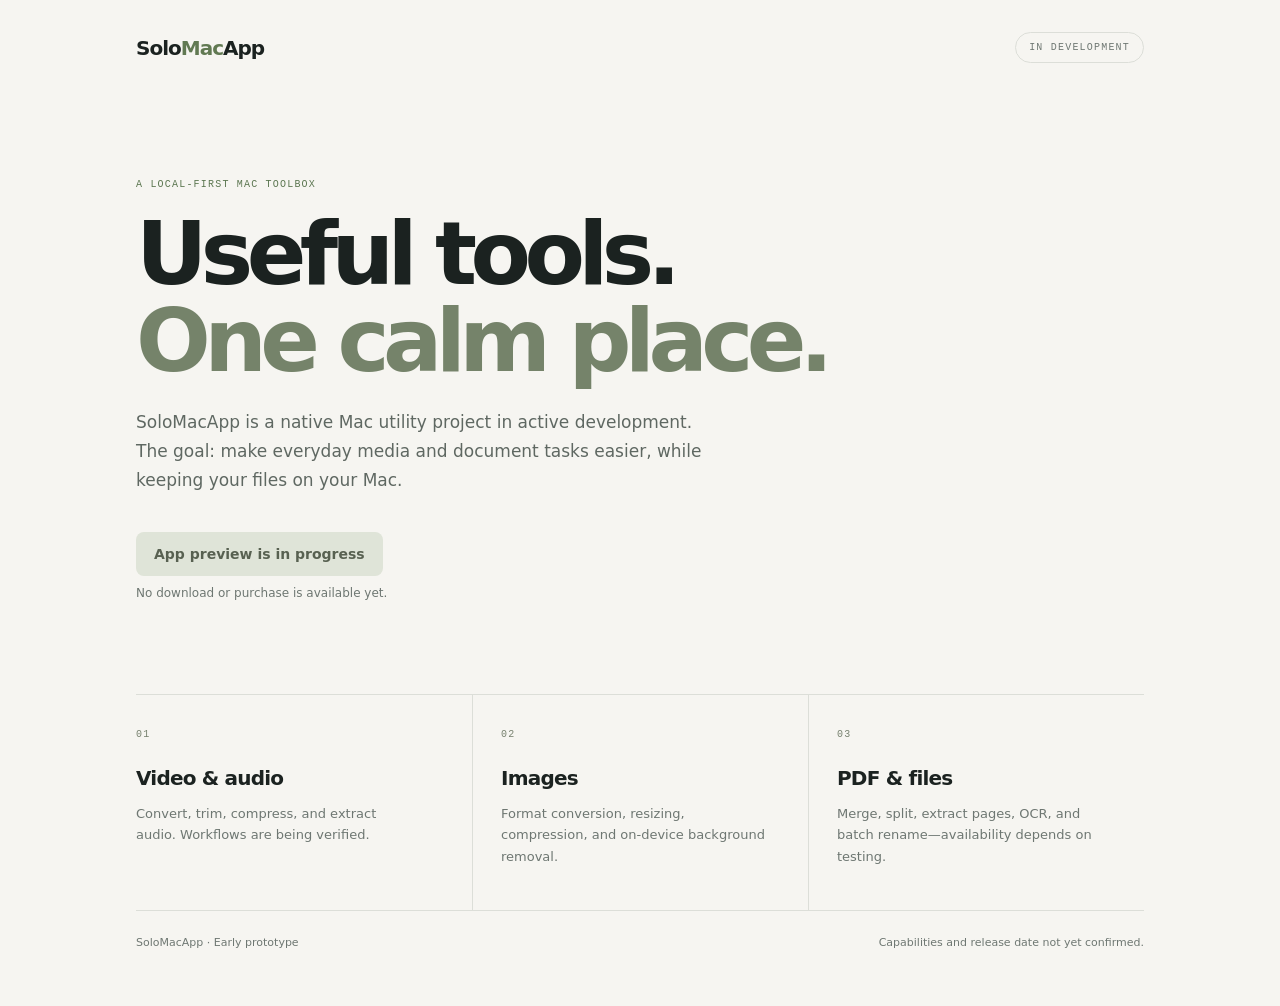
==== index.html @ b4d7ad9c "Initialize SoloMacApp marketing site skeleton" ====
<!doctype html>
<html lang="en">
<head>
  <meta charset="utf-8">
  <meta name="viewport" content="width=device-width, initial-scale=1">
  <meta name="theme-color" content="#f6f5f1">
  <meta name="description" content="A privacy-first Mac toolbox in progress.">
  <title>SoloMacApp — Mac tools, kept simple</title>
  <link rel="stylesheet" href="styles.css">
</head>
<body>
  <main>
    <header class="topbar"><a class="wordmark" href="./">Solo<span>Mac</span>App</a><span class="status">IN DEVELOPMENT</span></header>
    <section class="hero">
      <p class="eyebrow">A LOCAL-FIRST MAC TOOLBOX</p>
      <h1>Useful tools.<br><em>One calm place.</em></h1>
      <p class="intro">SoloMacApp is a native Mac utility project in active development. The goal: make everyday media and document tasks easier, while keeping your files on your Mac.</p>
      <span class="button disabled" aria-disabled="true">App preview is in progress</span>
      <p class="fine">No download or purchase is available yet.</p>
    </section>
    <section class="grid" aria-label="Planned tool areas">
      <article><span>01</span><h2>Video & audio</h2><p>Convert, trim, compress, and extract audio. Workflows are being verified.</p></article>
      <article><span>02</span><h2>Images</h2><p>Format conversion, resizing, compression, and on-device background removal.</p></article>
      <article><span>03</span><h2>PDF & files</h2><p>Merge, split, extract pages, OCR, and batch rename—availability depends on testing.</p></article>
    </section>
    <footer><span>SoloMacApp · Early prototype</span><span>Capabilities and release date not yet confirmed.</span></footer>
  </main>
</body>
</html>
---- styles.css ----
:root{color-scheme:light;--ink:#1b2220;--muted:#6e7772;--paper:#f6f5f1;--line:#dcded8;--sans:system-ui,-apple-system,BlinkMacSystemFont,'Segoe UI',sans-serif;--display:system-ui,-apple-system,BlinkMacSystemFont,'Segoe UI',sans-serif;--mono:ui-monospace,SFMono-Regular,Menlo,monospace}
*{box-sizing:border-box}body{margin:0;background:var(--paper);color:var(--ink);font-family:var(--sans);-webkit-font-smoothing:antialiased}main{max-width:1120px;margin:auto;padding:32px 56px}.topbar{display:flex;justify-content:space-between;align-items:center}.wordmark{font:800 20px var(--display);letter-spacing:-1px;color:var(--ink);text-decoration:none}.wordmark span{color:#617952}.status,.eyebrow,article>span{font:500 10px var(--mono);letter-spacing:.12em}.status{border:1px solid var(--line);border-radius:100px;padding:9px 13px;color:var(--muted)}.hero{max-width:700px;padding:106px 0 82px}.eyebrow{color:#5b7650}.hero h1{font:600 clamp(54px,8vw,88px)/.99 var(--display);letter-spacing:-.075em;margin:20px 0 24px}.hero h1 em{font-style:normal;color:#75836a}.intro{font-size:17px;line-height:1.7;color:#5f6862;max-width:570px}.button{display:inline-flex;margin-top:20px;padding:14px 18px;border-radius:8px;background:#dfe4d8;color:#586151;font-weight:600;font-size:14px}.fine{font-size:12px;color:var(--muted);margin-top:10px}.grid{display:grid;grid-template-columns:repeat(3,1fr);border-top:1px solid var(--line);border-bottom:1px solid var(--line)}article{padding:27px 28px 30px 0}article+article{border-left:1px solid var(--line);padding-left:28px}article>span{color:#77816f}article h2{font:600 20px var(--display);letter-spacing:-.04em;margin:25px 0 9px}article p{font-size:13px;line-height:1.65;color:var(--muted);max-width:265px}footer{display:flex;justify-content:space-between;gap:20px;padding:25px 0;color:var(--muted);font-size:11px}@media(max-width:650px){main{padding:24px}.hero{padding:78px 0 58px}.grid{grid-template-columns:1fr}article,article+article{border-left:0;border-bottom:1px solid var(--line);padding:23px 0}article:last-child{border-bottom:0}footer{flex-direction:column}}
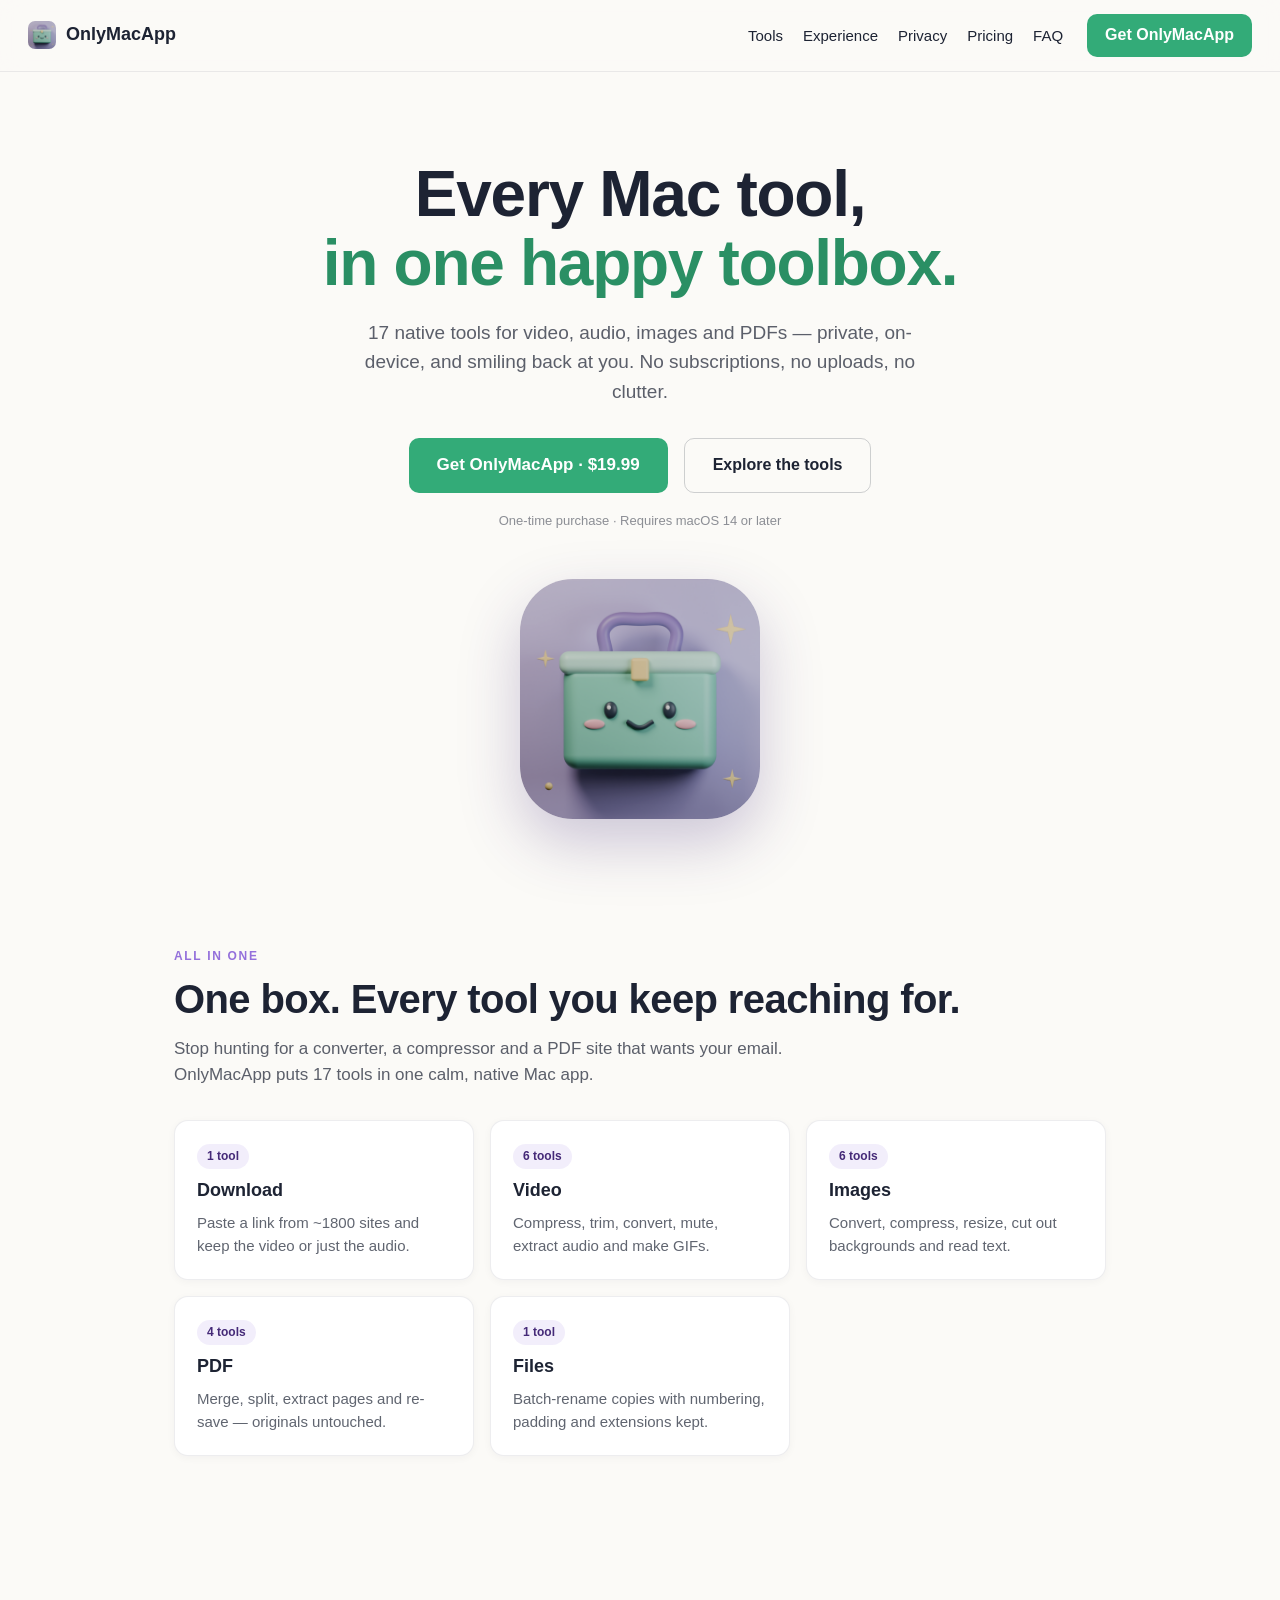
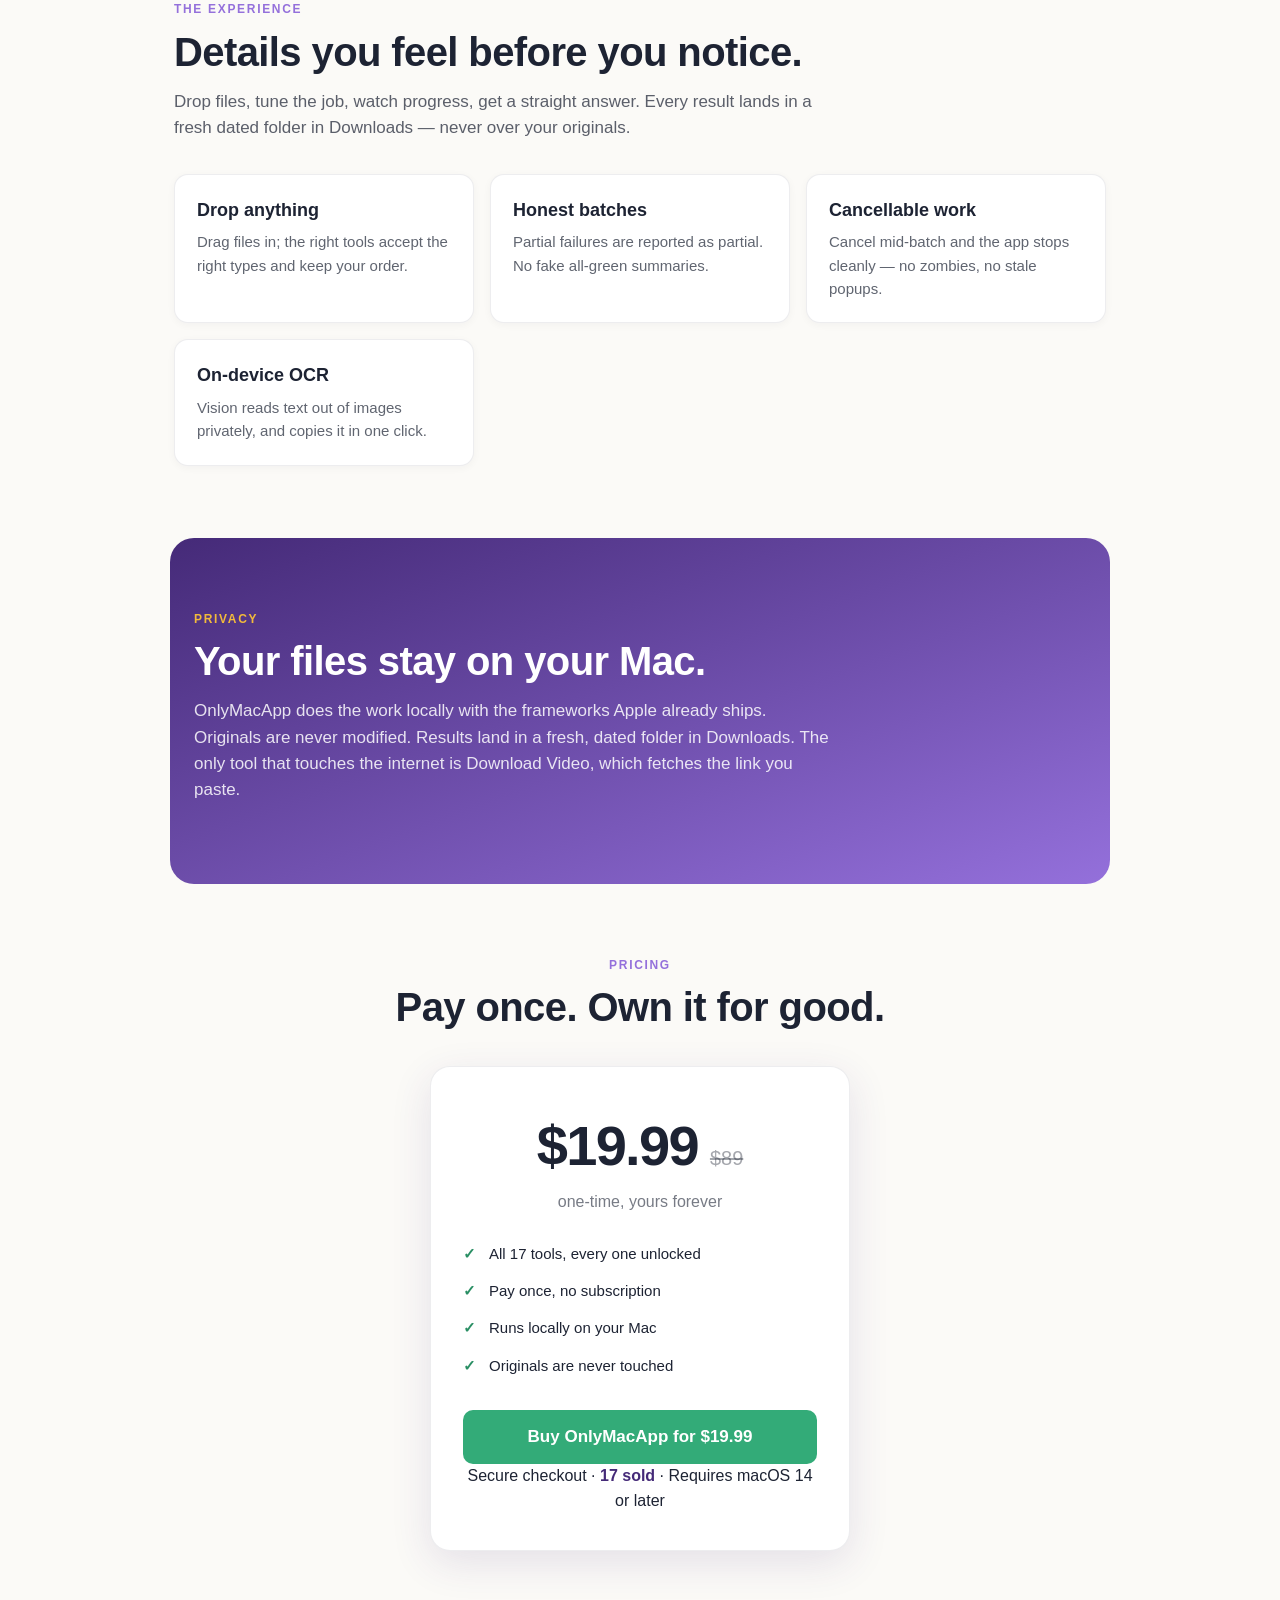
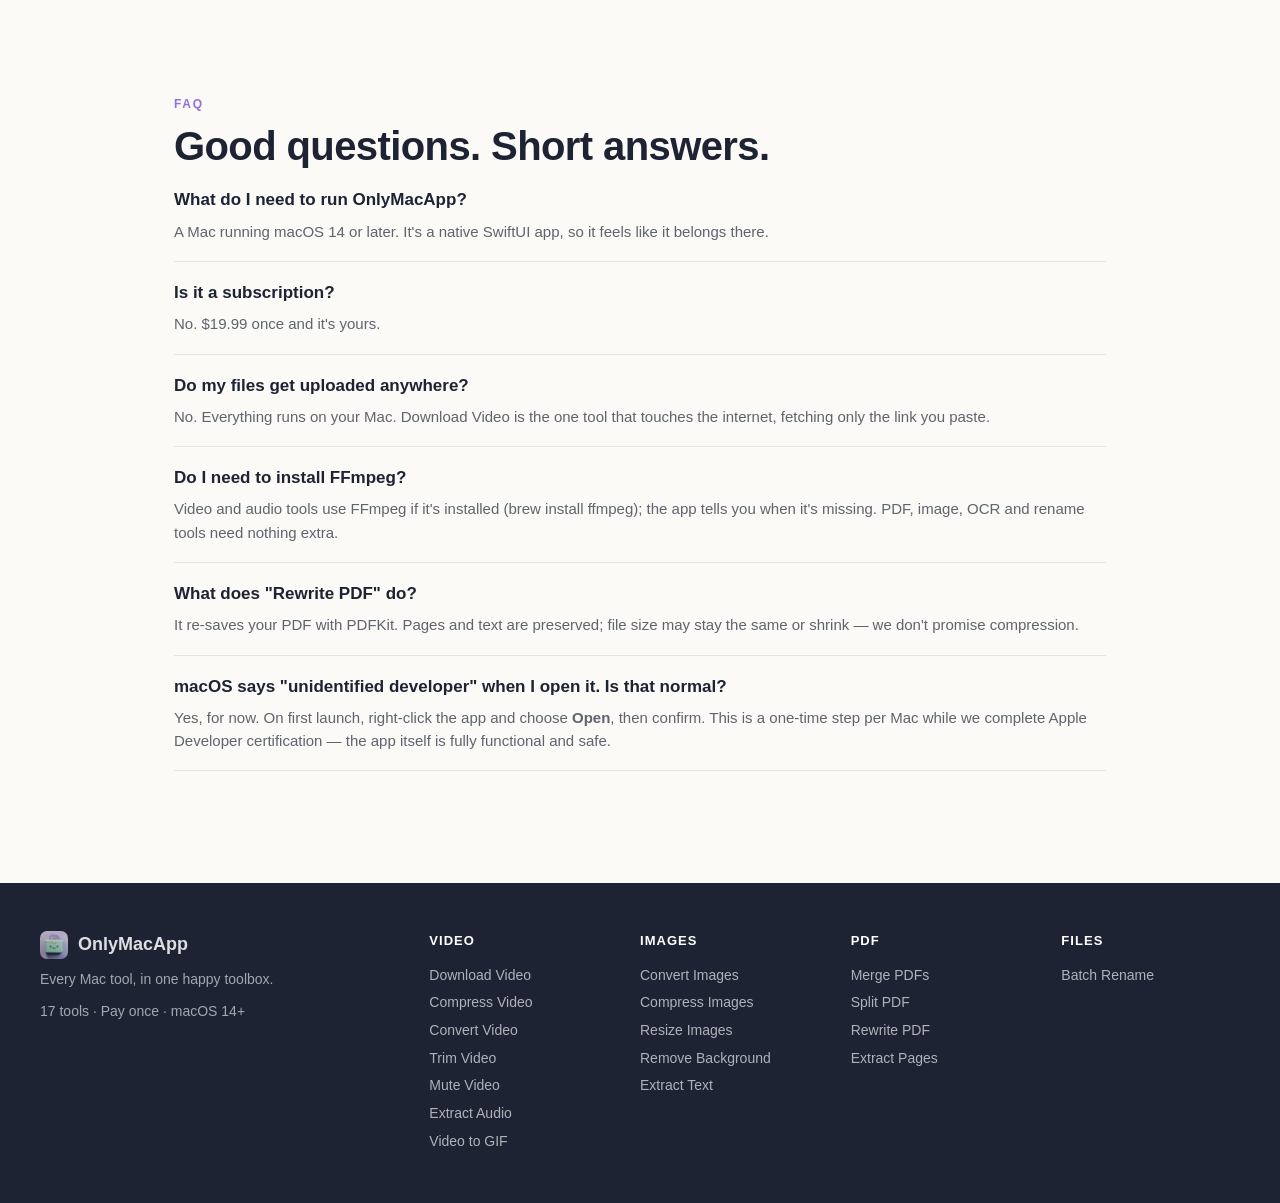
==== commit 5288020d: "Wire live Stripe checkout ($19.99 payment link), add thanks page with download delivery, stage DMG a" ====
--- a/index.html
+++ b/index.html
@@ -1,29 +1,117 @@
 <!doctype html>
 <html lang="en">
 <head>
-  <meta charset="utf-8">
-  <meta name="viewport" content="width=device-width, initial-scale=1">
-  <meta name="theme-color" content="#f6f5f1">
-  <meta name="description" content="A privacy-first Mac toolbox in progress.">
-  <title>SoloMacApp — Mac tools, kept simple</title>
-  <link rel="stylesheet" href="styles.css">
+<meta charset="utf-8">
+<meta name="viewport" content="width=device-width, initial-scale=1">
+<title>OnlyMacApp — Every Mac tool, in one happy toolbox.</title>
+<meta name="description" content="17 native Mac tools for video, audio, images, PDFs and renaming. Private, on-device, pay once.">
+<link rel="icon" href="assets/img/icon-128.png">
+<link rel="stylesheet" href="styles.css">
 </head>
 <body>
-  <main>
-    <header class="topbar"><a class="wordmark" href="./">Solo<span>Mac</span>App</a><span class="status">IN DEVELOPMENT</span></header>
-    <section class="hero">
-      <p class="eyebrow">A LOCAL-FIRST MAC TOOLBOX</p>
-      <h1>Useful tools.<br><em>One calm place.</em></h1>
-      <p class="intro">SoloMacApp is a native Mac utility project in active development. The goal: make everyday media and document tasks easier, while keeping your files on your Mac.</p>
-      <span class="button disabled" aria-disabled="true">App preview is in progress</span>
-      <p class="fine">No download or purchase is available yet.</p>
-    </section>
-    <section class="grid" aria-label="Planned tool areas">
-      <article><span>01</span><h2>Video & audio</h2><p>Convert, trim, compress, and extract audio. Workflows are being verified.</p></article>
-      <article><span>02</span><h2>Images</h2><p>Format conversion, resizing, compression, and on-device background removal.</p></article>
-      <article><span>03</span><h2>PDF & files</h2><p>Merge, split, extract pages, OCR, and batch rename—availability depends on testing.</p></article>
-    </section>
-    <footer><span>SoloMacApp · Early prototype</span><span>Capabilities and release date not yet confirmed.</span></footer>
-  </main>
+<header class="nav">
+  <a class="brand" href="#top"><img src="assets/img/icon-128.png" alt="OnlyMacApp icon"> OnlyMacApp</a>
+  <nav>
+    <a href="#tools">Tools</a>
+    <a href="#experience">Experience</a>
+    <a href="#privacy">Privacy</a>
+    <a href="#pricing">Pricing</a>
+    <a href="#faq">FAQ</a>
+  </nav>
+  <a class="cta" href="#pricing">Get OnlyMacApp</a>
+</header>
+
+<main>
+<section class="hero" id="top">
+  <h1>Every Mac tool,<br><em>in one happy toolbox.</em></h1>
+  <p class="sub">17 native tools for video, audio, images and PDFs — private, on-device, and smiling back at you. No subscriptions, no uploads, no clutter.</p>
+  <div class="hero-cta">
+    <a class="cta big" href="#pricing">Get OnlyMacApp · $19.99</a>
+    <a class="ghost" href="#tools">Explore the tools</a>
+  </div>
+  <p class="fine">One-time purchase · Requires macOS 14 or later</p>
+  <img class="hero-icon" src="assets/img/icon-512.png" alt="The OnlyMacApp smiling toolbox icon">
+</section>
+
+<section class="section" id="tools">
+  <p class="kicker">ALL IN ONE</p>
+  <h2>One box. Every tool you keep reaching for.</h2>
+  <p class="sub">Stop hunting for a converter, a compressor and a PDF site that wants your email. OnlyMacApp puts 17 tools in one calm, native Mac app.</p>
+  <div class="cards">
+    <div class="card"><span class="count">1 tool</span><h3>Download</h3><p>Paste a link from ~1800 sites and keep the video or just the audio.</p></div>
+    <div class="card"><span class="count">6 tools</span><h3>Video</h3><p>Compress, trim, convert, mute, extract audio and make GIFs.</p></div>
+    <div class="card"><span class="count">6 tools</span><h3>Images</h3><p>Convert, compress, resize, cut out backgrounds and read text.</p></div>
+    <div class="card"><span class="count">4 tools</span><h3>PDF</h3><p>Merge, split, extract pages and re-save — originals untouched.</p></div>
+    <div class="card"><span class="count">1 tool</span><h3>Files</h3><p>Batch-rename copies with numbering, padding and extensions kept.</p></div>
+  </div>
+</section>
+
+<section class="section" id="experience">
+  <p class="kicker">THE EXPERIENCE</p>
+  <h2>Details you feel before you notice.</h2>
+  <p class="sub">Drop files, tune the job, watch progress, get a straight answer. Every result lands in a fresh dated folder in Downloads — never over your originals.</p>
+  <div class="cards">
+    <div class="card"><h3>Drop anything</h3><p>Drag files in; the right tools accept the right types and keep your order.</p></div>
+    <div class="card"><h3>Honest batches</h3><p>Partial failures are reported as partial. No fake all-green summaries.</p></div>
+    <div class="card"><h3>Cancellable work</h3><p>Cancel mid-batch and the app stops cleanly — no zombies, no stale popups.</p></div>
+    <div class="card"><h3>On-device OCR</h3><p>Vision reads text out of images privately, and copies it in one click.</p></div>
+  </div>
+</section>
+
+<section class="section privacy" id="privacy">
+  <p class="kicker">PRIVACY</p>
+  <h2>Your files stay on your Mac.</h2>
+  <p class="sub">OnlyMacApp does the work locally with the frameworks Apple already ships. Originals are never modified. Results land in a fresh, dated folder in Downloads. The only tool that touches the internet is Download Video, which fetches the link you paste.</p>
+</section>
+
+<section class="section" id="pricing">
+  <p class="kicker">PRICING</p>
+  <h2>Pay once. Own it for good.</h2>
+  <div class="price-card">
+    <div class="price-tag"><span class="price">$19.99</span><span class="was">$89</span></div>
+    <p class="price-note">one-time, yours forever</p>
+    <ul class="price-list">
+      <li>All 17 tools, every one unlocked</li>
+      <li>Pay once, no subscription</li>
+      <li>Runs locally on your Mac</li>
+      <li>Originals are never touched</li>
+    </ul>
+    <a class="cta big checkout" href="#" data-checkout>Buy OnlyMacApp for $19.99</a>
+    <p class="fine">Secure checkout · <span class="sold">17 sold</span> · Requires macOS 14 or later</p>
+  </div>
+</section>
+
+<section class="section" id="faq">
+  <p class="kicker">FAQ</p>
+  <h2>Good questions. Short answers.</h2>
+  <div class="faq-item"><h3>What do I need to run OnlyMacApp?</h3><p>A Mac running macOS 14 or later. It's a native SwiftUI app, so it feels like it belongs there.</p></div>
+  <div class="faq-item"><h3>Is it a subscription?</h3><p>No. $19.99 once and it's yours.</p></div>
+  <div class="faq-item"><h3>Do my files get uploaded anywhere?</h3><p>No. Everything runs on your Mac. Download Video is the one tool that touches the internet, fetching only the link you paste.</p></div>
+  <div class="faq-item"><h3>Do I need to install FFmpeg?</h3><p>Video and audio tools use FFmpeg if it's installed (brew install ffmpeg); the app tells you when it's missing. PDF, image, OCR and rename tools need nothing extra.</p></div>
+  <div class="faq-item"><h3>What does "Rewrite PDF" do?</h3><p>It re-saves your PDF with PDFKit. Pages and text are preserved; file size may stay the same or shrink — we don't promise compression.</p></div>
+  <div class="faq-item"><h3>macOS says "unidentified developer" when I open it. Is that normal?</h3><p>Yes, for now. On first launch, right-click the app and choose <strong>Open</strong>, then confirm. This is a one-time step per Mac while we complete Apple Developer certification — the app itself is fully functional and safe.</p></div>
+</section>
+</main>
+
+<footer>
+  <div class="brand-col">
+    <a class="brand" href="#top"><img src="assets/img/icon-128.png" alt=""> OnlyMacApp</a>
+    <p>Every Mac tool, in one happy toolbox.</p>
+    <p class="fine">17 tools · Pay once · macOS 14+</p>
+  </div>
+  <div class="link-col"><h4>Video</h4><a href="#tools">Download Video</a><a href="#tools">Compress Video</a><a href="#tools">Convert Video</a><a href="#tools">Trim Video</a><a href="#tools">Mute Video</a><a href="#tools">Extract Audio</a><a href="#tools">Video to GIF</a></div>
+  <div class="link-col"><h4>Images</h4><a href="#tools">Convert Images</a><a href="#tools">Compress Images</a><a href="#tools">Resize Images</a><a href="#tools">Remove Background</a><a href="#tools">Extract Text</a></div>
+  <div class="link-col"><h4>PDF</h4><a href="#tools">Merge PDFs</a><a href="#tools">Split PDF</a><a href="#tools">Rewrite PDF</a><a href="#tools">Extract Pages</a></div>
+  <div class="link-col"><h4>Files</h4><a href="#tools">Batch Rename</a></div>
+</footer>
+<script>
+// Live Stripe Payment Link — hosted checkout, US$19.99 one-time.
+document.querySelectorAll('[data-checkout]').forEach(function (el) {
+  el.addEventListener('click', function (e) {
+    e.preventDefault();
+    window.location.href = 'https://buy.stripe.com/28EbJ3d9mggt6AKeoz2Ji00';
+  });
+});
+</script>
 </body>
 </html>
--- a/styles.css
+++ b/styles.css
@@ -1,3 +1,126 @@
+:root {
+  --mint: #33ab78;
+  --mint-dark: #2a8f64;
+  --lilac: #9470db;
+  --lilac-deep: #452a78;
+  --ink: #1d2333;
+  --paper: #fbfaf7;
+  --gold: #f2ba3b;
+}
+* { box-sizing: border-box; margin: 0; }
+body {
+  font-family: -apple-system, "SF Pro Text", "Helvetica Neue", sans-serif;
+  color: var(--ink);
+  background: var(--paper);
+  line-height: 1.55;
+}
+img { max-width: 100%; }
+a { color: inherit; text-decoration: none; }
 
-:root{color-scheme:light;--ink:#1b2220;--muted:#6e7772;--paper:#f6f5f1;--line:#dcded8;--sans:system-ui,-apple-system,BlinkMacSystemFont,'Segoe UI',sans-serif;--display:system-ui,-apple-system,BlinkMacSystemFont,'Segoe UI',sans-serif;--mono:ui-monospace,SFMono-Regular,Menlo,monospace}
-*{box-sizing:border-box}body{margin:0;background:var(--paper);color:var(--ink);font-family:var(--sans);-webkit-font-smoothing:antialiased}main{max-width:1120px;margin:auto;padding:32px 56px}.topbar{display:flex;justify-content:space-between;align-items:center}.wordmark{font:800 20px var(--display);letter-spacing:-1px;color:var(--ink);text-decoration:none}.wordmark span{color:#617952}.status,.eyebrow,article>span{font:500 10px var(--mono);letter-spacing:.12em}.status{border:1px solid var(--line);border-radius:100px;padding:9px 13px;color:var(--muted)}.hero{max-width:700px;padding:106px 0 82px}.eyebrow{color:#5b7650}.hero h1{font:600 clamp(54px,8vw,88px)/.99 var(--display);letter-spacing:-.075em;margin:20px 0 24px}.hero h1 em{font-style:normal;color:#75836a}.intro{font-size:17px;line-height:1.7;color:#5f6862;max-width:570px}.button{display:inline-flex;margin-top:20px;padding:14px 18px;border-radius:8px;background:#dfe4d8;color:#586151;font-weight:600;font-size:14px}.fine{font-size:12px;color:var(--muted);margin-top:10px}.grid{display:grid;grid-template-columns:repeat(3,1fr);border-top:1px solid var(--line);border-bottom:1px solid var(--line)}article{padding:27px 28px 30px 0}article+article{border-left:1px solid var(--line);padding-left:28px}article>span{color:#77816f}article h2{font:600 20px var(--display);letter-spacing:-.04em;margin:25px 0 9px}article p{font-size:13px;line-height:1.65;color:var(--muted);max-width:265px}footer{display:flex;justify-content:space-between;gap:20px;padding:25px 0;color:var(--muted);font-size:11px}@media(max-width:650px){main{padding:24px}.hero{padding:78px 0 58px}.grid{grid-template-columns:1fr}article,article+article{border-left:0;border-bottom:1px solid var(--line);padding:23px 0}article:last-child{border-bottom:0}footer{flex-direction:column}}
+.nav {
+  position: sticky; top: 0; z-index: 10;
+  display: flex; align-items: center; gap: 24px;
+  padding: 14px 28px;
+  background: rgba(251,250,247,0.85); backdrop-filter: blur(12px);
+  border-bottom: 1px solid rgba(29,35,51,0.08);
+}
+.brand { display: flex; align-items: center; gap: 10px; font-weight: 700; font-size: 18px; }
+.brand img { width: 28px; height: 28px; border-radius: 7px; }
+.nav nav { display: flex; gap: 20px; margin-left: auto; font-size: 15px; }
+.nav nav a:hover { color: var(--mint-dark); }
+
+.cta {
+  display: inline-block; padding: 9px 18px; border-radius: 10px;
+  background: var(--mint); color: #fff; font-weight: 600;
+  transition: background .15s ease, transform .15s ease;
+}
+.cta:hover { background: var(--mint-dark); transform: translateY(-1px); }
+.cta.big { padding: 14px 28px; font-size: 17px; }
+.ghost {
+  display: inline-block; padding: 14px 28px; border-radius: 10px;
+  border: 1px solid rgba(29,35,51,0.2); font-weight: 600;
+}
+.ghost:hover { border-color: var(--mint); color: var(--mint-dark); }
+
+.hero { text-align: center; padding: 88px 24px 48px; }
+.hero h1 { font-size: clamp(38px, 6vw, 64px); line-height: 1.08; letter-spacing: -0.02em; }
+.hero h1 em { font-style: normal; color: var(--mint-dark); }
+.hero .sub { max-width: 560px; margin: 20px auto 32px; font-size: 19px; color: rgba(29,35,51,0.72); }
+.hero-cta { display: flex; gap: 16px; justify-content: center; flex-wrap: wrap; }
+.hero .fine { margin-top: 18px; font-size: 13px; color: rgba(29,35,51,0.5); }
+.hero-icon {
+  width: clamp(160px, 24vw, 240px); margin-top: 48px;
+  border-radius: 22%; box-shadow: 0 24px 60px rgba(69,42,120,0.25);
+}
+
+.section { max-width: 980px; margin: 0 auto; padding: 72px 24px; }
+.kicker {
+  font-size: 12px; font-weight: 700; letter-spacing: 0.14em;
+  color: var(--lilac); text-transform: uppercase; margin-bottom: 10px;
+}
+.section h2 { font-size: clamp(28px, 4vw, 40px); letter-spacing: -0.015em; line-height: 1.15; }
+.section .sub { max-width: 640px; margin: 14px 0 8px; font-size: 17px; color: rgba(29,35,51,0.72); }
+
+.cards {
+  display: grid; gap: 16px; margin-top: 32px;
+  grid-template-columns: repeat(auto-fit, minmax(250px, 1fr));
+}
+.card {
+  padding: 22px; border-radius: 14px;
+  background: #fff; border: 1px solid rgba(29,35,51,0.08);
+  box-shadow: 0 2px 8px rgba(29,35,51,0.04);
+}
+.card .count {
+  display: inline-block; margin-bottom: 8px; padding: 3px 10px;
+  border-radius: 999px; font-size: 12px; font-weight: 700;
+  background: rgba(148,112,219,0.12); color: var(--lilac-deep);
+}
+.card h3 { font-size: 18px; margin-bottom: 6px; }
+.card p { font-size: 15px; color: rgba(29,35,51,0.7); }
+
+.privacy {
+  background: linear-gradient(160deg, var(--lilac-deep), var(--lilac));
+  border-radius: 24px; color: #fff; max-width: 940px;
+}
+.privacy .kicker { color: var(--gold); }
+.privacy .sub { color: rgba(255,255,255,0.85); }
+
+#pricing { text-align: center; }
+.price-card {
+  max-width: 420px; margin: 36px auto 0; padding: 36px 32px;
+  border-radius: 20px; background: #fff;
+  border: 1px solid rgba(29,35,51,0.08);
+  box-shadow: 0 12px 40px rgba(69,42,120,0.12);
+}
+.price-tag { display: flex; align-items: baseline; gap: 12px; justify-content: center; }
+.price { font-size: 56px; font-weight: 800; letter-spacing: -0.03em; }
+.was { font-size: 20px; color: rgba(29,35,51,0.4); text-decoration: line-through; }
+.price-note { color: rgba(29,35,51,0.6); margin-bottom: 20px; }
+.price-list { list-style: none; padding: 0; margin: 0 0 26px; text-align: left; }
+.price-list li { padding: 7px 0 7px 26px; position: relative; font-size: 15px; }
+.price-list li::before {
+  content: "✓"; position: absolute; left: 0;
+  color: var(--mint-dark); font-weight: 700;
+}
+.checkout { width: 100%; text-align: center; }
+.sold { font-weight: 700; color: var(--lilac-deep); }
+
+.faq-item { border-bottom: 1px solid rgba(29,35,51,0.1); padding: 18px 0; }
+.faq-item h3 { font-size: 17px; margin-bottom: 6px; }
+.faq-item p { color: rgba(29,35,51,0.7); font-size: 15px; }
+
+footer {
+  display: grid; grid-template-columns: 2fr 1fr 1fr 1fr 1fr;
+  gap: 32px; padding: 48px 40px; margin-top: 40px;
+  background: var(--ink); color: rgba(255,255,255,0.85);
+}
+footer .brand img { border-radius: 7px; }
+footer .brand-col p { font-size: 14px; margin-top: 10px; color: rgba(255,255,255,0.6); }
+footer .link-col h4 { font-size: 13px; text-transform: uppercase; letter-spacing: 0.08em; margin-bottom: 10px; color: #fff; }
+footer .link-col a { display: block; font-size: 14px; padding: 3px 0; color: rgba(255,255,255,0.65); }
+footer .link-col a:hover { color: #fff; }
+
+@media (max-width: 780px) {
+  .nav nav { display: none; }
+  footer { grid-template-columns: 1fr 1fr; }
+}
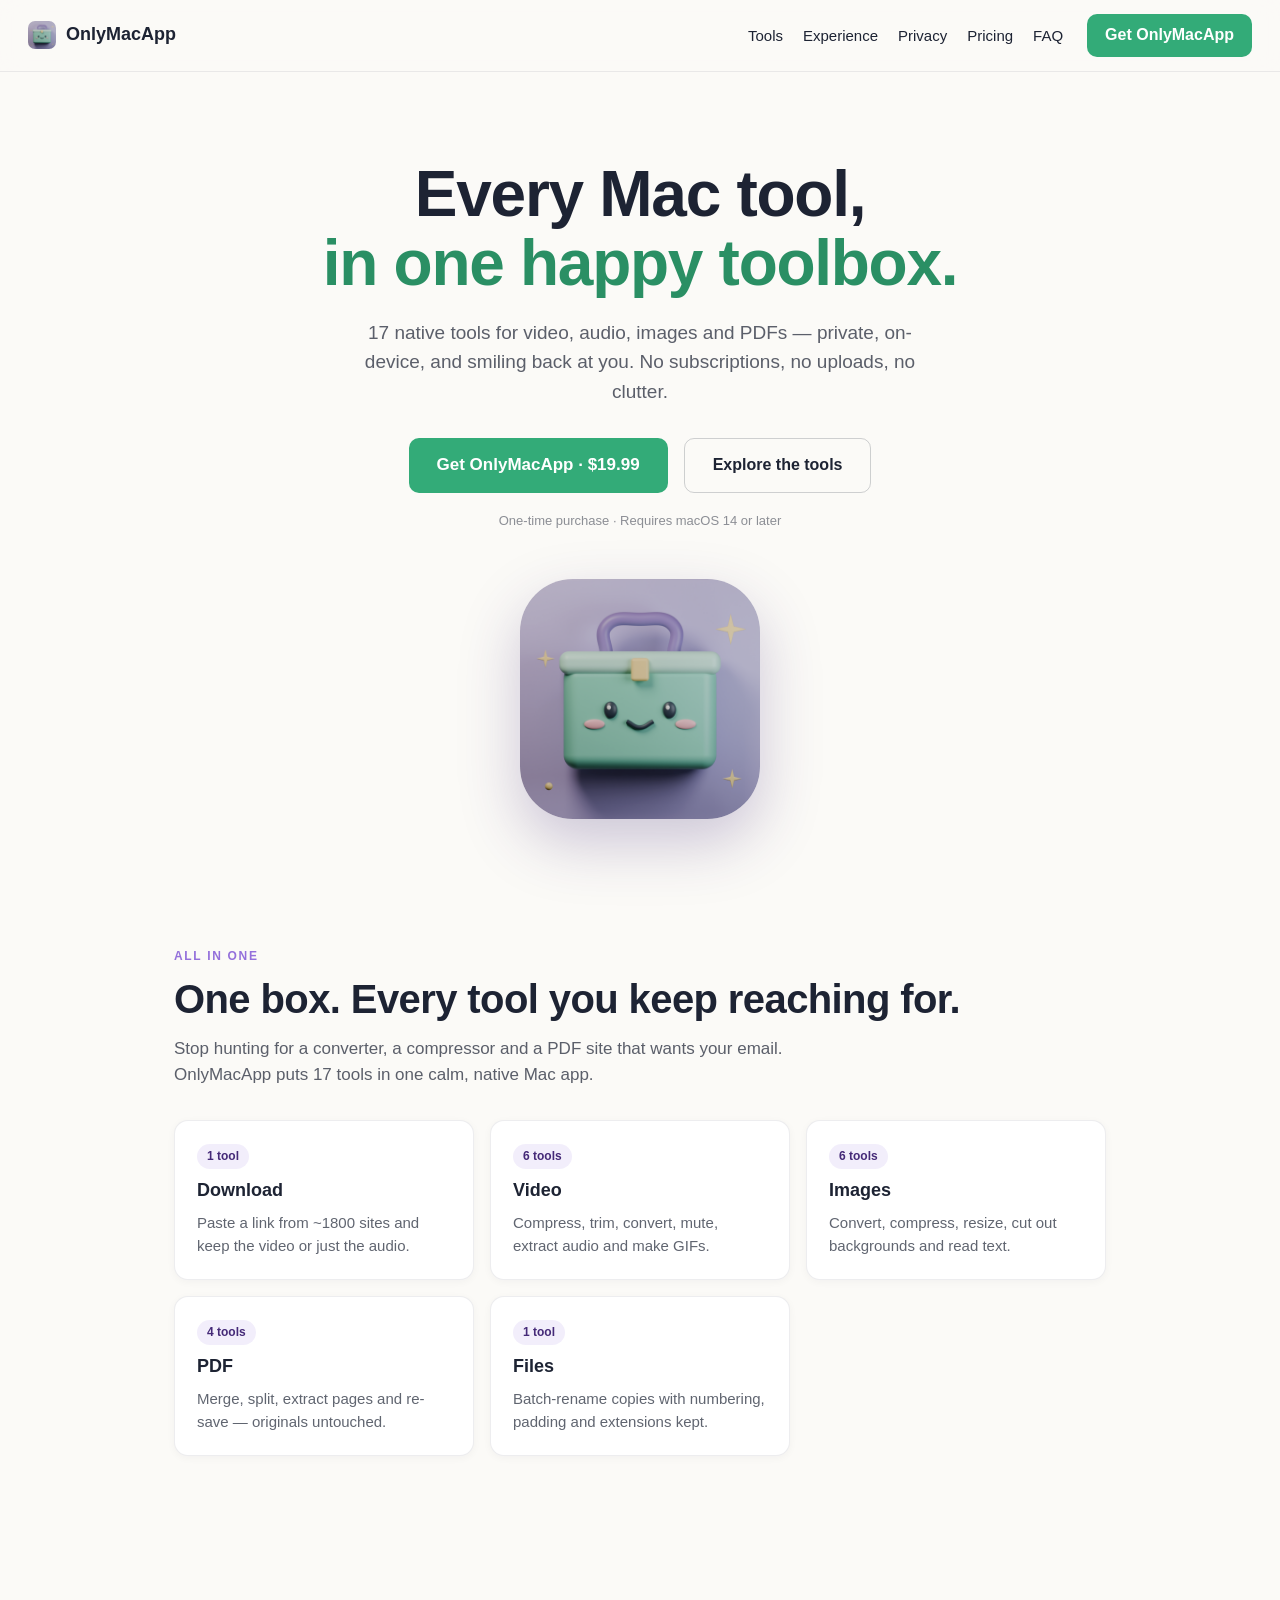
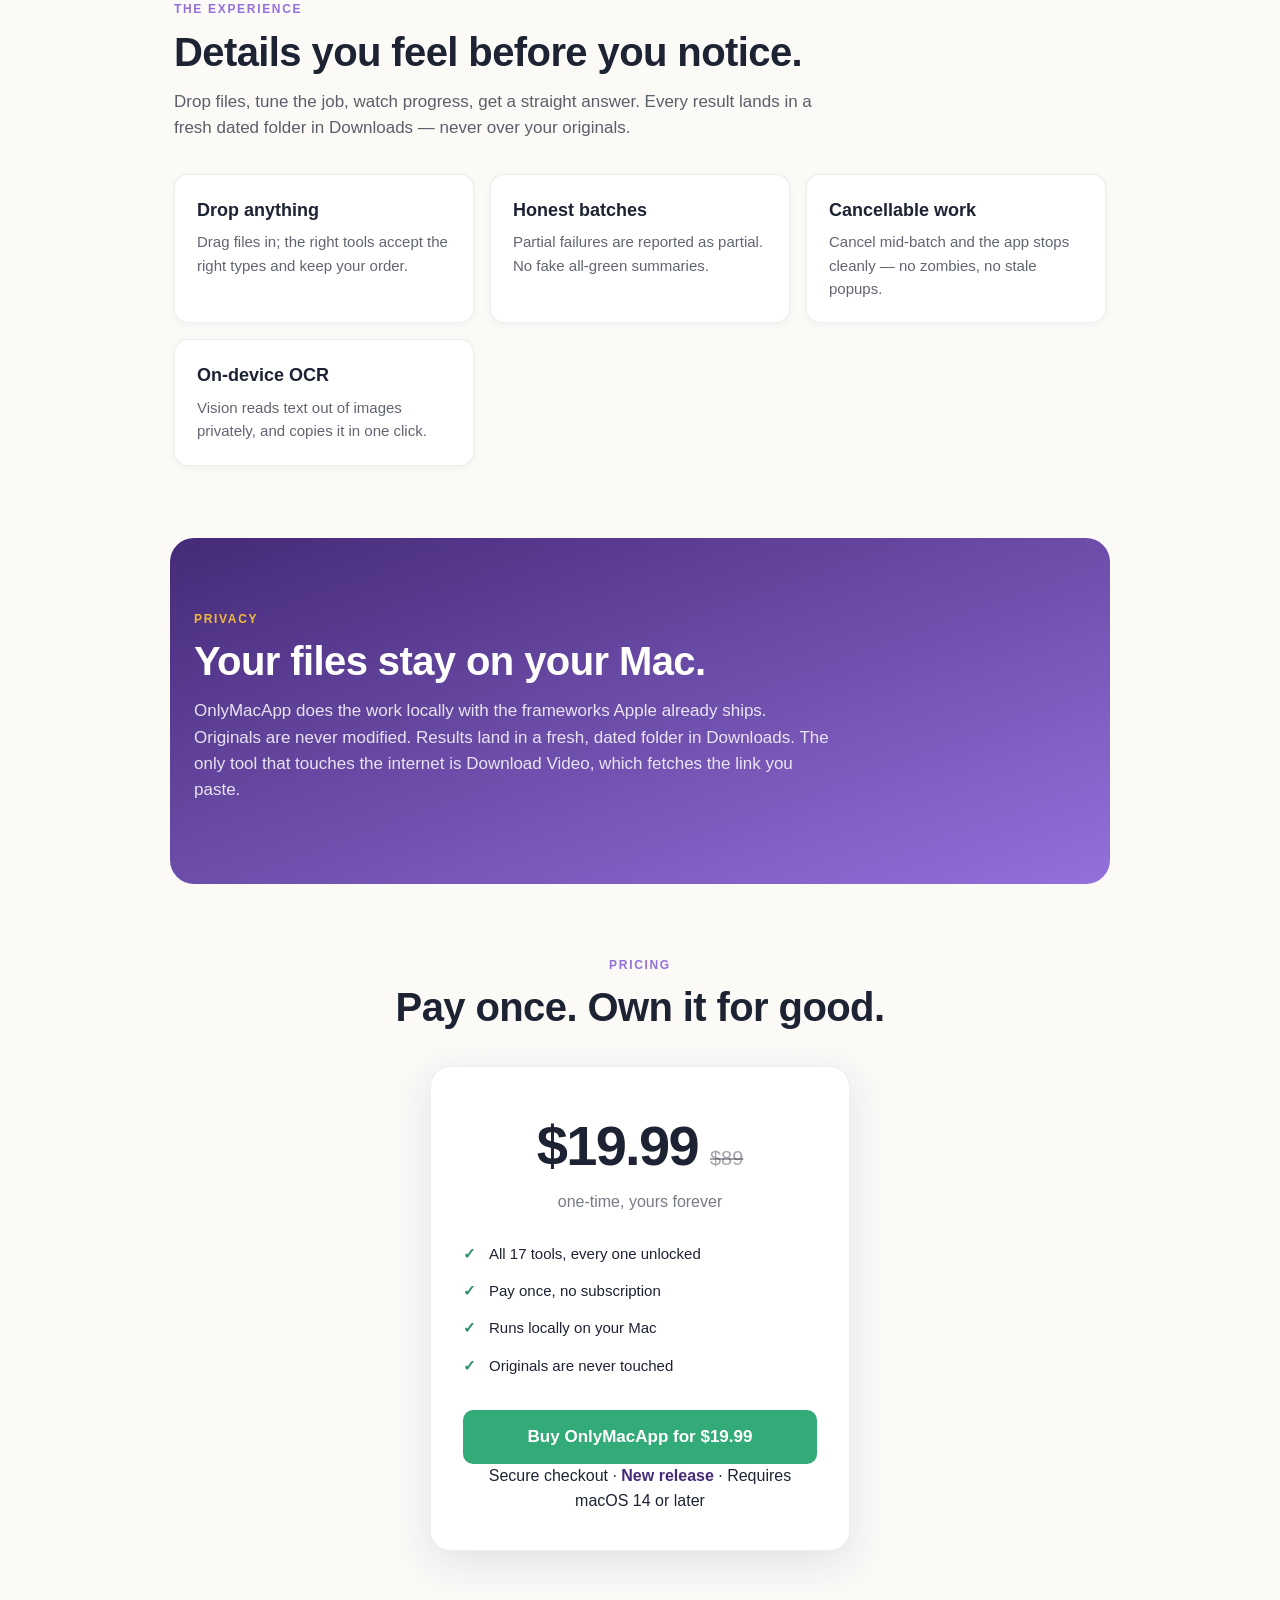
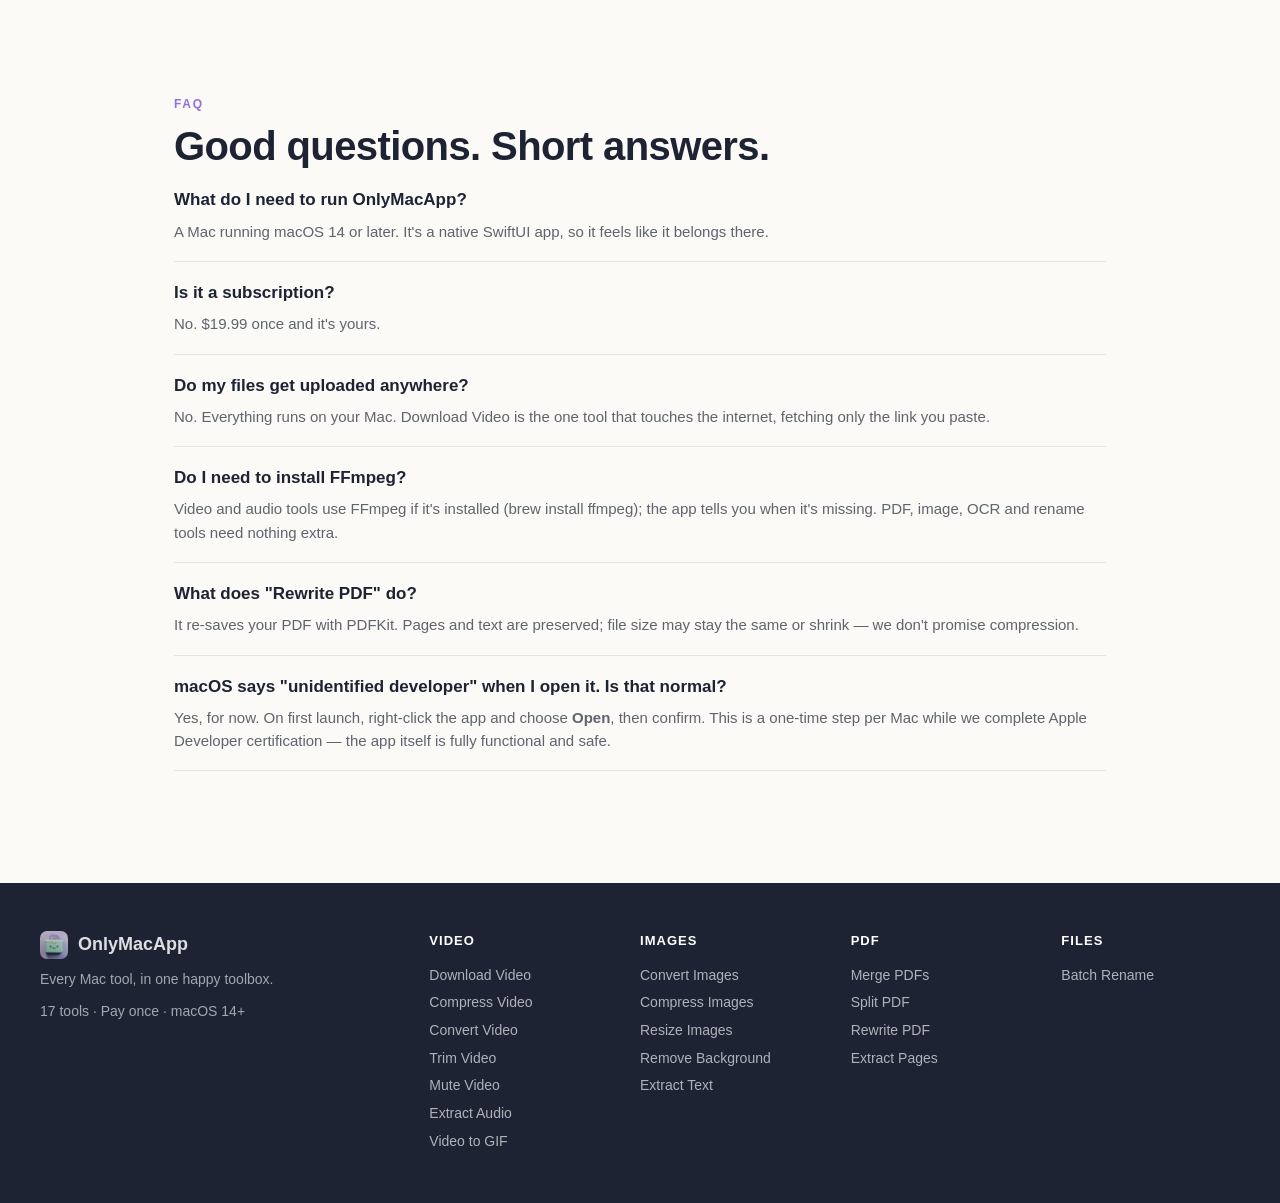
==== commit 80763843: "Public launch: real social proof copy, robots.txt disallow /dl/" ====
--- a/index.html
+++ b/index.html
@@ -77,7 +77,7 @@
       <li>Originals are never touched</li>
     </ul>
     <a class="cta big checkout" href="#" data-checkout>Buy OnlyMacApp for $19.99</a>
-    <p class="fine">Secure checkout · <span class="sold">17 sold</span> · Requires macOS 14 or later</p>
+    <p class="fine">Secure checkout · <span class="sold">New release</span> · Requires macOS 14 or later</p>
   </div>
 </section>
 
